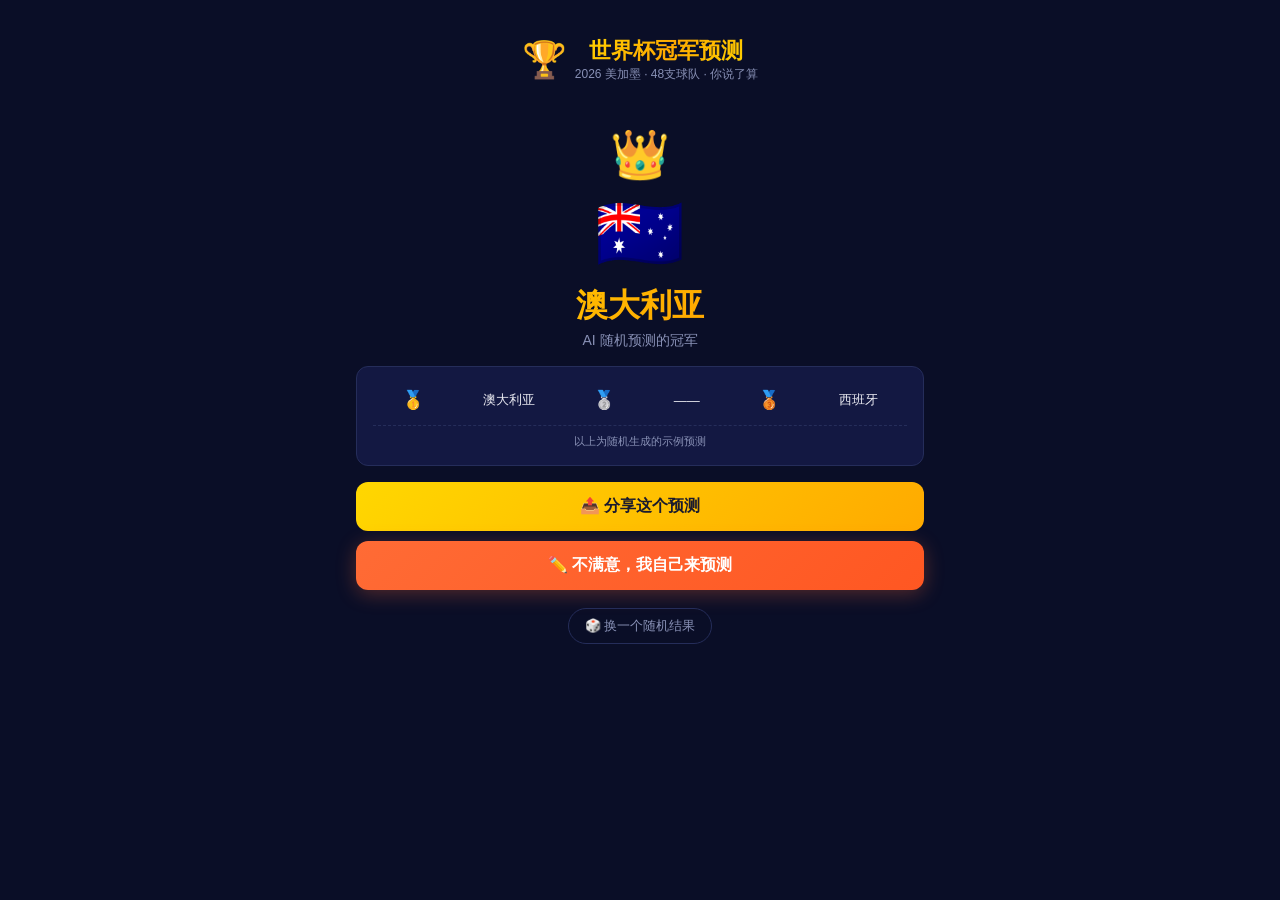
==== index.html @ f1f37f75 "AI: 世界杯对阵图预测器 MVP v1.0 - 全部P0功能完成" ====
<!DOCTYPE html>
<html lang="zh-CN">
<head>
<meta charset="UTF-8">
<meta name="viewport" content="width=device-width, initial-scale=1.0, maximum-scale=1.0, user-scalable=no">
<title>2026世界杯对阵图预测器 - 选出你的冠军</title>
<meta name="description" content="2026美加墨世界杯中文对阵图预测器，48支球队等你来预测冠军。一键分享到朋友圈，和好友比拼谁更准！">
<meta name="keywords" content="2026世界杯,世界杯预测,对阵图,冠军预测,世界杯赛程,美加墨世界杯">
<meta property="og:title" content="2026世界杯对阵图预测器 - 选出你的冠军">
<meta property="og:description" content="48支球队，104场比赛，你的冠军是谁？一键预测，分享给好友！">
<meta property="og:type" content="website">
<meta property="og:locale" content="zh_CN">
<link rel="icon" type="image/svg+xml" href="data:image/svg+xml,<svg xmlns='http://www.w3.org/2000/svg' viewBox='0 0 100 100'><text y='.9em' font-size='90'>🏆</text></svg>">
<link rel="stylesheet" href="css/style.css">
<script src="data/teams.json?v=1" type="text/javascript">
  // JSON data loaded as TEAMS_DATA global
</script>
</head>
<body>
<div class="container">
  <!-- Header -->
  <div class="header">
    <div class="logo-area">
      <span class="trophy">🏆</span>
      <div>
        <h1>世界杯冠军预测</h1>
        <div class="subtitle">2026 美加墨 · 48支球队 · 你说了算</div>
      </div>
    </div>
  </div>

  <!-- Toast -->
  <div class="toast" id="toast"></div>

  <!-- Screens -->
  <div class="screen" id="screen-aha"></div>
  <div class="screen" id="screen-groups"></div>
  <div class="screen" id="screen-bracket"></div>
  <div class="screen" id="screen-result"></div>
  <div class="screen" id="screen-share"></div>
</div>

<!-- Team data (inline for compatibility with file:// protocol) -->
<script>
// 球队数据 - 由 teams.json 内容内联
var TEAMS_DATA = {"A":[{"name":"墨西哥","flag":"🇲🇽","fifa":14},{"name":"荷兰","flag":"🇳🇱","fifa":6},{"name":"塞内加尔","flag":"🇸🇳","fifa":20},{"name":"新西兰","flag":"🇳🇿","fifa":103}],"B":[{"name":"加拿大","flag":"🇨🇦","fifa":48},{"name":"丹麦","flag":"🇩🇰","fifa":19},{"name":"摩洛哥","flag":"🇲🇦","fifa":13},{"name":"巴拿马","flag":"🇵🇦","fifa":58}],"C":[{"name":"阿根廷","flag":"🇦🇷","fifa":1},{"name":"葡萄牙","flag":"🇵🇹","fifa":7},{"name":"埃及","flag":"🇪🇬","fifa":35},{"name":"牙买加","flag":"🇯🇲","fifa":64}],"D":[{"name":"美国","flag":"🇺🇸","fifa":11},{"name":"乌拉圭","flag":"🇺🇾","fifa":16},{"name":"韩国","flag":"🇰🇷","fifa":25},{"name":"挪威","flag":"🇳🇴","fifa":43}],"E":[{"name":"巴西","flag":"🇧🇷","fifa":3},{"name":"克罗地亚","flag":"🇭🇷","fifa":12},{"name":"日本","flag":"🇯🇵","fifa":18},{"name":"喀麦隆","flag":"🇨🇲","fifa":42}],"F":[{"name":"法国","flag":"🇫🇷","fifa":2},{"name":"哥伦比亚","flag":"🇨🇴","fifa":17},{"name":"澳大利亚","flag":"🇦🇺","fifa":27},{"name":"沙特阿拉伯","flag":"🇸🇦","fifa":56}],"G":[{"name":"英格兰","flag":"🏴󠁧󠁢󠁥󠁮󠁧󠁿","fifa":5},{"name":"比利时","flag":"🇧🇪","fifa":8},{"name":"伊朗","flag":"🇮🇷","fifa":22},{"name":"哥斯达黎加","flag":"🇨🇷","fifa":39}],"H":[{"name":"西班牙","flag":"🇪🇸","fifa":10},{"name":"意大利","flag":"🇮🇹","fifa":9},{"name":"加纳","flag":"🇬🇭","fifa":60},{"name":"阿联酋","flag":"🇦🇪","fifa":70}],"I":[{"name":"德国","flag":"🇩🇪","fifa":15},{"name":"瑞士","flag":"🇨🇭","fifa":21},{"name":"尼日利亚","flag":"🇳🇬","fifa":32},{"name":"卡塔尔","flag":"🇶🇦","fifa":50}],"J":[{"name":"智利","flag":"🇨🇱","fifa":31},{"name":"塞尔维亚","flag":"🇷🇸","fifa":28},{"name":"波兰","flag":"🇵🇱","fifa":26},{"name":"秘鲁","flag":"🇵🇪","fifa":36}],"K":[{"name":"土耳其","flag":"🇹🇷","fifa":29},{"name":"瑞典","flag":"🇸🇪","fifa":23},{"name":"科特迪瓦","flag":"🇨🇮","fifa":38},{"name":"厄瓜多尔","flag":"🇪🇨","fifa":44}],"L":[{"name":"匈牙利","flag":"🇭🇺","fifa":30},{"name":"奥地利","flag":"🇦🇹","fifa":24},{"name":"乌克兰","flag":"🇺🇦","fifa":33},{"name":"阿尔及利亚","flag":"🇩🇿","fifa":34}]};
</script>

<!-- Application Scripts (order matters) -->
<script src="js/i18n/zh-CN.js"></script>
<script src="js/state.js"></script>
<script src="js/data.js"></script>
<script src="js/engine.js"></script>
<script src="js/utils/storage.js"></script>
<script src="js/utils/analytics.js"></script>
<script src="js/utils/poster.js"></script>
<script src="js/pages/aha.js"></script>
<script src="js/pages/groups.js"></script>
<script src="js/pages/bracket.js"></script>
<script src="js/pages/result.js"></script>
<script src="js/pages/share.js"></script>
<script src="js/app.js"></script>
</body>
</html>
---- css/style.css ----
/* 全局样式 - 移动端优先 */
:root {
  --bg: #0a0e27;
  --card: #131842;
  --accent: #ff6b35;
  --gold: #ffd700;
  --text: #e8e8f0;
  --text-muted: #8890b5;
  --border: #252d5a;
  --green: #00c853;
  --red: #ff1744;
  --radius: 12px;
}

* { margin: 0; padding: 0; box-sizing: border-box; }

body {
  font-family: -apple-system, BlinkMacSystemFont, 'Segoe UI', 'PingFang SC', 'Hiragino Sans GB', 'Microsoft YaHei', sans-serif;
  background: var(--bg);
  color: var(--text);
  min-height: 100vh;
  overflow-x: hidden;
  -webkit-tap-highlight-color: transparent;
  -webkit-font-smoothing: antialiased;
}

.container {
  max-width: 480px;
  margin: 0 auto;
  padding: 16px;
  min-height: 100vh;
}

/* Header */
.header {
  text-align: center;
  padding: 20px 0;
  position: relative;
  z-index: 1;
}
.header .logo-area {
  display: flex;
  align-items: center;
  justify-content: center;
  gap: 8px;
  margin-bottom: 4px;
}
.header .trophy {
  font-size: 36px;
  animation: bounce 2s infinite;
}
@keyframes bounce {
  0%, 100% { transform: translateY(0); }
  50% { transform: translateY(-8px); }
}
.header h1 {
  font-size: 22px;
  font-weight: 800;
  background: linear-gradient(135deg, var(--gold), #ffaa00, var(--gold));
  -webkit-background-clip: text;
  -webkit-text-fill-color: transparent;
  background-clip: text;
}
.header .subtitle {
  font-size: 12px;
  color: var(--text-muted);
}

/* Screen management */
.screen { display: none; }
.screen.active { display: block; }

/* === 啊哈时刻 === */
.aha-screen { text-align: center; padding-top: 20px; }
.aha-champion {
  animation: fadeInUp 0.6s ease-out;
  margin-bottom: 16px;
}
@keyframes fadeInUp {
  from { opacity: 0; transform: translateY(30px); }
  to { opacity: 1; transform: translateY(0); }
}
.aha-champion .champion-crown { font-size: 48px; display: block; }
.aha-champion .champion-flag { font-size: 72px; display: block; margin: 8px 0; }
.aha-champion .champion-name {
  font-size: 32px;
  font-weight: 900;
  background: linear-gradient(135deg, var(--gold), #ff8c00);
  -webkit-background-clip: text;
  -webkit-text-fill-color: transparent;
  background-clip: text;
}
.aha-champion .champion-label {
  font-size: 14px;
  color: var(--text-muted);
  margin-top: 4px;
}
.aha-quick-preview {
  background: var(--card);
  border-radius: var(--radius);
  padding: 16px;
  margin: 16px 0;
  border: 1px solid var(--border);
}
.aha-quick-preview .preview-row {
  display: flex;
  justify-content: space-around;
  align-items: center;
  padding: 6px 0;
  font-size: 13px;
}
.aha-quick-preview .preview-row .medal { font-size: 18px; }
.aha-quick-preview .divider {
  border-top: 1px dashed var(--border);
  margin: 8px 0;
}
.aha-quick-preview .preview-label {
  color: var(--text-muted);
  font-size: 11px;
}

/* Buttons */
.btn {
  display: block;
  width: 100%;
  padding: 14px;
  border-radius: var(--radius);
  border: none;
  font-size: 16px;
  font-weight: 700;
  cursor: pointer;
  transition: all 0.2s;
  font-family: inherit;
  margin-bottom: 10px;
  -webkit-appearance: none;
}
.btn:active { transform: scale(0.98); }
.btn-primary {
  background: linear-gradient(135deg, var(--accent), #ff5722);
  color: white;
  box-shadow: 0 4px 20px rgba(255,107,53,0.3);
}
.btn-outline {
  background: transparent;
  border: 2px solid var(--border);
  color: var(--text);
}
.btn-gold {
  background: linear-gradient(135deg, var(--gold), #ffaa00);
  color: #1a1a2e;
  font-weight: 800;
}
.btn-refresh {
  display: inline-flex;
  align-items: center;
  gap: 6px;
  background: transparent;
  border: 1px solid var(--border);
  color: var(--text-muted);
  padding: 8px 16px;
  border-radius: 20px;
  font-size: 13px;
  cursor: pointer;
  font-family: inherit;
  margin-top: 8px;
  -webkit-appearance: none;
}

/* === 小组排名 === */
.groups-header {
  text-align: center;
  padding: 12px 0;
}
.groups-header h2 { font-size: 18px; margin-bottom: 4px; }
.groups-header .step-indicator { font-size: 12px; color: var(--text-muted); }
.progress-bar {
  height: 4px;
  background: var(--border);
  border-radius: 2px;
  margin: 8px 0 16px;
  overflow: hidden;
}
.progress-bar .fill {
  height: 100%;
  background: var(--accent);
  border-radius: 2px;
  transition: width 0.3s;
}
.group-tabs {
  display: flex;
  overflow-x: auto;
  gap: 8px;
  padding-bottom: 12px;
  -webkit-overflow-scrolling: touch;
  scrollbar-width: none;
}
.group-tabs::-webkit-scrollbar { display: none; }
.group-tab {
  flex-shrink: 0;
  width: 40px;
  height: 40px;
  border-radius: 50%;
  border: 2px solid var(--border);
  background: var(--card);
  color: var(--text);
  font-weight: 700;
  font-size: 14px;
  display: flex;
  align-items: center;
  justify-content: center;
  cursor: pointer;
  transition: all 0.2s;
  -webkit-appearance: none;
  font-family: inherit;
}
.group-tab.active, .group-tab.done {
  border-color: var(--accent);
  background: rgba(255,107,53,0.15);
  color: var(--accent);
}
.team-row {
  display: flex;
  align-items: center;
  padding: 12px;
  margin: 6px 0;
  background: var(--card);
  border-radius: var(--radius);
  border: 1px solid var(--border);
  cursor: pointer;
  transition: all 0.2s;
  position: relative;
  -webkit-touch-callout: none;
  user-select: none;
}
.team-row:active { background: rgba(255,107,53,0.1); }
.team-row.selected {
  border-color: var(--accent);
  background: rgba(255,107,53,0.08);
}
.team-row .rank-num {
  width: 28px; height: 28px;
  border-radius: 50%;
  background: var(--border);
  display: flex;
  align-items: center;
  justify-content: center;
  font-weight: 700;
  font-size: 13px;
  margin-right: 10px;
  flex-shrink: 0;
}
.team-row .rank-num.pos-1 { background: #ffd700; color: #1a1a2e; }
.team-row .rank-num.pos-2 { background: #c0c0c0; color: #1a1a2e; }
.team-row .rank-num.pos-3 { background: #cd7f32; color: white; }
.team-row .team-flag { font-size: 24px; margin-right: 10px; }
.team-row .team-info { flex: 1; min-width: 0; }
.team-row .team-name { font-size: 15px; font-weight: 600; }
.team-row .team-rank { font-size: 11px; color: var(--text-muted); }
.team-row .swap-hint {
  font-size: 11px;
  color: var(--accent);
  opacity: 0;
  transition: opacity 0.2s;
  white-space: nowrap;
}
.team-row.selected .swap-hint { opacity: 1; }
.team-row .advance-badge {
  font-size: 10px;
  padding: 2px 8px;
  border-radius: 10px;
  background: rgba(0,200,83,0.15);
  color: var(--green);
  white-space: nowrap;
  margin-left: 6px;
}
.team-row .third-badge {
  background: rgba(255,171,0,0.15);
  color: #ffab00;
  font-size: 10px;
  padding: 2px 8px;
  border-radius: 10px;
  white-space: nowrap;
  margin-left: 6px;
}

/* === 淘汰赛对阵 === */
.bracket-header { text-align: center; padding: 12px 0; }
.bracket-header h2 { font-size: 18px; }
.round-label {
  text-align: center;
  font-size: 14px;
  font-weight: 700;
  color: var(--accent);
  margin: 20px 0 12px;
  padding: 8px;
  background: rgba(255,107,53,0.1);
  border-radius: var(--radius);
}
.bracket-match {
  display: flex;
  align-items: center;
  justify-content: space-between;
  padding: 14px;
  margin: 6px 0;
  background: var(--card);
  border-radius: var(--radius);
  border: 1px solid var(--border);
  cursor: pointer;
  transition: all 0.2s;
  -webkit-touch-callout: none;
  user-select: none;
}
.bracket-match:active { border-color: var(--accent); }
.bracket-match.picked { border-color: var(--accent); background: rgba(255,107,53,0.05); }
.bracket-match .match-team {
  display: flex;
  align-items: center;
  gap: 8px;
  flex: 1;
  cursor: pointer;
}
.bracket-match .match-team.right { justify-content: flex-end; text-align: right; }
.bracket-match .match-flag { font-size: 20px; }
.bracket-match .match-name { font-size: 13px; font-weight: 600; }
.bracket-match .match-vs {
  margin: 0 12px;
  font-size: 12px;
  color: var(--text-muted);
  font-weight: 700;
}
.bracket-match .winner-mark {
  font-size: 20px;
  margin-left: 8px;
  opacity: 0;
}
.bracket-match.picked .winner-mark { opacity: 1; }

/* === 结果页 === */
.result-screen { text-align: center; }
.result-hero {
  padding: 24px 0;
  animation: fadeInUp 0.5s ease-out;
}
.result-hero .result-flag { font-size: 80px; display: block; }
.result-hero .result-name {
  font-size: 36px;
  font-weight: 900;
  margin: 12px 0;
  background: linear-gradient(135deg, var(--gold), #ff8c00);
  -webkit-background-clip: text;
  -webkit-text-fill-color: transparent;
  background-clip: text;
}
.result-hero .result-crown { font-size: 40px; }
.result-bracket-preview {
  background: var(--card);
  border-radius: var(--radius);
  padding: 16px;
  margin: 16px 0;
  border: 1px solid var(--border);
  text-align: left;
}
.result-row {
  display: flex;
  align-items: center;
  padding: 8px 0;
  font-size: 13px;
}
.result-row .r-label {
  width: 50px;
  color: var(--text-muted);
  font-size: 11px;
  flex-shrink: 0;
}
.result-row .r-flag { font-size: 18px; margin: 0 6px; }
.result-row .r-name { flex: 1; }
.social-proof {
  font-size: 13px;
  color: var(--text-muted);
  margin: 16px 0;
}

/* === 分享海报 === */
.poster-preview {
  background: linear-gradient(180deg, #1a1040 0%, #0d1638 100%);
  border: 2px solid var(--border);
  border-radius: 16px;
  padding: 24px;
  margin: 16px 0;
  text-align: center;
  position: relative;
  overflow: hidden;
}
.poster-preview::before {
  content: '';
  position: absolute;
  top: -50%; left: -50%;
  width: 200%; height: 200%;
  background: radial-gradient(circle at 30% 20%, rgba(255,215,0,0.06), transparent 50%),
              radial-gradient(circle at 70% 80%, rgba(255,107,53,0.04), transparent 50%);
  pointer-events: none;
}
.poster-preview .poster-title {
  font-size: 13px;
  color: var(--text-muted);
  margin-bottom: 12px;
}
.poster-preview .poster-champion {
  font-size: 60px;
  margin: 12px 0;
}
.poster-preview .poster-name {
  font-size: 28px;
  font-weight: 900;
  color: var(--gold);
  margin-bottom: 16px;
}
.poster-preview .poster-subtitle {
  font-size: 13px;
  color: var(--text-muted);
  margin-bottom: 16px;
}
.poster-preview .poster-cta {
  display: inline-block;
  padding: 10px 24px;
  background: var(--accent);
  border-radius: 20px;
  font-size: 14px;
  font-weight: 700;
  color: white;
  margin-bottom: 8px;
}
.poster-preview .poster-watermark {
  font-size: 10px;
  color: rgba(255,255,255,0.3);
  margin-top: 12px;
}
.share-actions {
  display: flex;
  gap: 10px;
  flex-wrap: wrap;
}
.share-btn {
  flex: 1;
  min-width: 80px;
  padding: 12px;
  border-radius: var(--radius);
  border: 1px solid var(--border);
  background: var(--card);
  color: var(--text);
  font-size: 13px;
  cursor: pointer;
  text-align: center;
  font-family: inherit;
  transition: all 0.2s;
  -webkit-appearance: none;
}
.share-btn:active { background: rgba(255,107,53,0.1); border-color: var(--accent); }
.share-btn .share-icon { font-size: 20px; display: block; margin-bottom: 4px; }

/* Toast */
.toast {
  position: fixed;
  top: 20px;
  left: 50%;
  transform: translateX(-50%);
  background: var(--card);
  border: 1px solid var(--accent);
  padding: 12px 24px;
  border-radius: 24px;
  font-size: 14px;
  z-index: 1000;
  opacity: 0;
  transition: opacity 0.3s;
  pointer-events: none;
  white-space: nowrap;
}
.toast.show { opacity: 1; }

/* 响应式 */
@media (min-width: 768px) {
  .container { max-width: 600px; }
  .group-tabs { justify-content: center; }
}
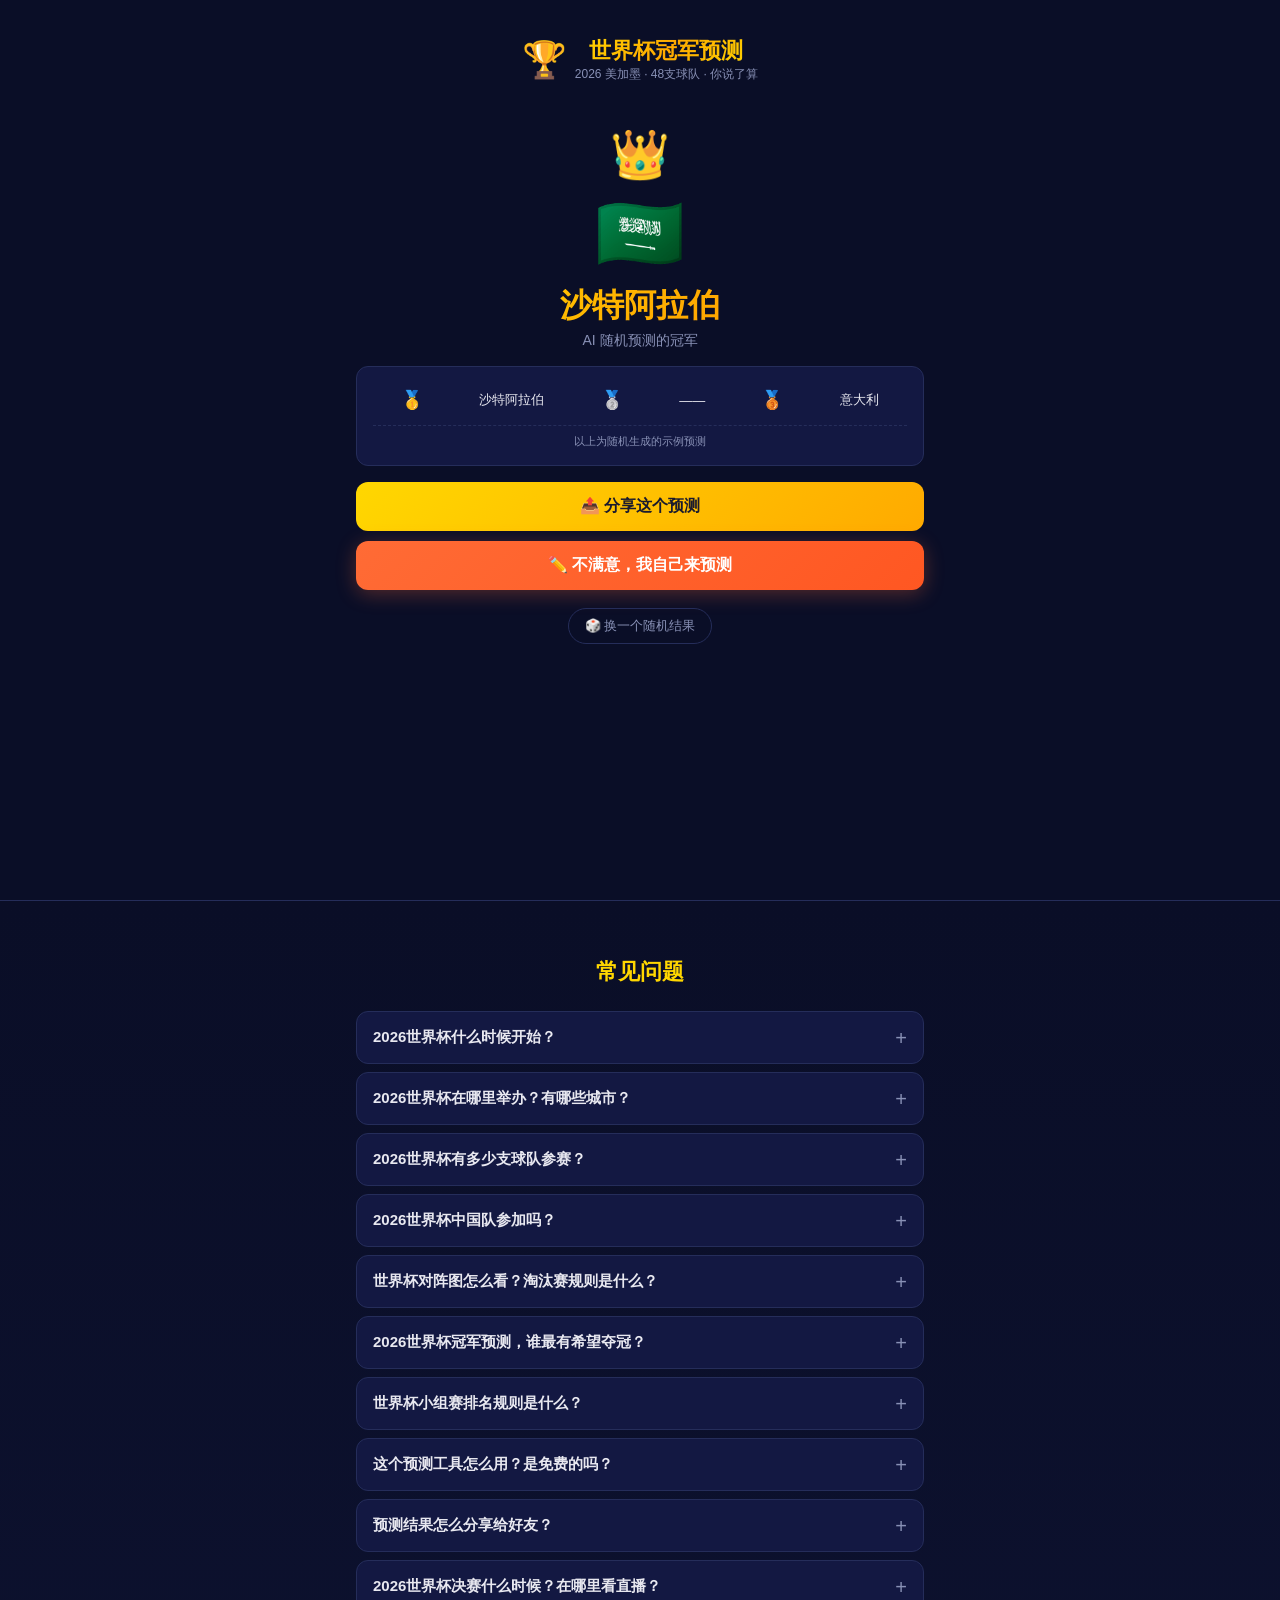
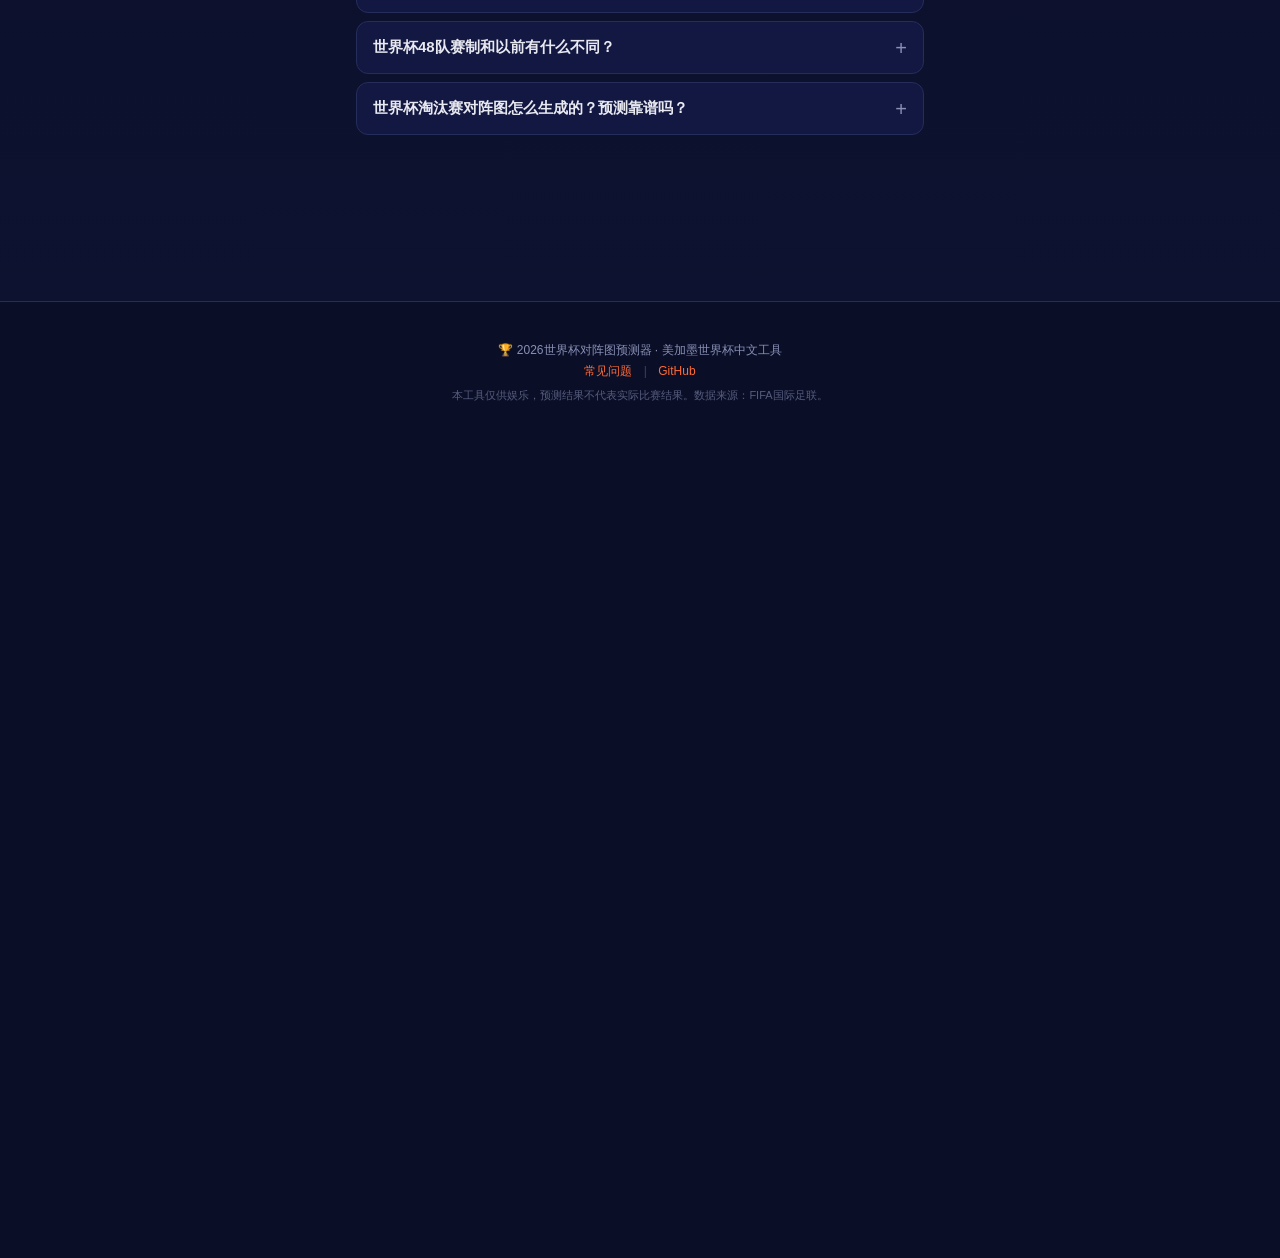
==== commit bfc9d85c: "AI: 添加FAQ长尾关键词SEO内容 + Schema.org结构化数据 + Beacon埋点增强 + sitemap" ====
--- a/index.html
+++ b/index.html
@@ -3,14 +3,31 @@
 <head>
 <meta charset="UTF-8">
 <meta name="viewport" content="width=device-width, initial-scale=1.0, maximum-scale=1.0, user-scalable=no">
-<title>2026世界杯对阵图预测器 - 选出你的冠军</title>
-<meta name="description" content="2026美加墨世界杯中文对阵图预测器，48支球队等你来预测冠军。一键分享到朋友圈，和好友比拼谁更准！">
-<meta name="keywords" content="2026世界杯,世界杯预测,对阵图,冠军预测,世界杯赛程,美加墨世界杯">
-<meta property="og:title" content="2026世界杯对阵图预测器 - 选出你的冠军">
-<meta property="og:description" content="48支球队，104场比赛，你的冠军是谁？一键预测，分享给好友！">
+<title>2026世界杯对阵图预测器 - 48队淘汰赛对阵图，一键预测冠军</title>
+<meta name="description" content="2026美加墨世界杯中文对阵图预测器，48支球队、104场比赛，一键预测冠军并生成海报分享到朋友圈。和好友比拼谁预测更准！">
+<meta name="keywords" content="2026世界杯,世界杯预测,对阵图,冠军预测,世界杯赛程,美加墨世界杯,世界杯淘汰赛,世界杯对阵表">
+<link rel="canonical" href="https://worldcup-predictor-2026.pages.dev">
+<meta property="og:title" content="2026世界杯对阵图预测器 - 48队淘汰赛对阵图，选出你的冠军">
+<meta property="og:description" content="48支球队，104场比赛，你的冠军是谁？一键预测，生成海报分享给好友！">
 <meta property="og:type" content="website">
 <meta property="og:locale" content="zh_CN">
+<meta property="og:url" content="https://worldcup-predictor-2026.pages.dev">
+<meta property="og:image" content="https://worldcup-predictor-2026.pages.dev/og-image.png">
+<meta name="twitter:card" content="summary_large_image">
+<meta name="twitter:title" content="2026世界杯对阵图预测器">
+<meta name="twitter:description" content="48支球队，一键预测冠军，分享给好友比拼谁更准！">
 <link rel="icon" type="image/svg+xml" href="data:image/svg+xml,<svg xmlns='http://www.w3.org/2000/svg' viewBox='0 0 100 100'><text y='.9em' font-size='90'>🏆</text></svg>">
+<script type="application/ld+json">
+{
+  "@context": "https://schema.org",
+  "@type": "WebApplication",
+  "name": "2026世界杯对阵图预测器",
+  "description": "2026美加墨世界杯中文对阵图预测工具，48支球队一键预测冠军",
+  "url": "https://worldcup-predictor-2026.pages.dev",
+  "applicationCategory": "SportsApplication",
+  "operatingSystem": "Web"
+}
+</script>
 <link rel="stylesheet" href="css/style.css">
 <script src="data/teams.json?v=1" type="text/javascript">
   // JSON data loaded as TEAMS_DATA global
@@ -46,6 +63,109 @@
 var TEAMS_DATA = {"A":[{"name":"墨西哥","flag":"🇲🇽","fifa":14},{"name":"荷兰","flag":"🇳🇱","fifa":6},{"name":"塞内加尔","flag":"🇸🇳","fifa":20},{"name":"新西兰","flag":"🇳🇿","fifa":103}],"B":[{"name":"加拿大","flag":"🇨🇦","fifa":48},{"name":"丹麦","flag":"🇩🇰","fifa":19},{"name":"摩洛哥","flag":"🇲🇦","fifa":13},{"name":"巴拿马","flag":"🇵🇦","fifa":58}],"C":[{"name":"阿根廷","flag":"🇦🇷","fifa":1},{"name":"葡萄牙","flag":"🇵🇹","fifa":7},{"name":"埃及","flag":"🇪🇬","fifa":35},{"name":"牙买加","flag":"🇯🇲","fifa":64}],"D":[{"name":"美国","flag":"🇺🇸","fifa":11},{"name":"乌拉圭","flag":"🇺🇾","fifa":16},{"name":"韩国","flag":"🇰🇷","fifa":25},{"name":"挪威","flag":"🇳🇴","fifa":43}],"E":[{"name":"巴西","flag":"🇧🇷","fifa":3},{"name":"克罗地亚","flag":"🇭🇷","fifa":12},{"name":"日本","flag":"🇯🇵","fifa":18},{"name":"喀麦隆","flag":"🇨🇲","fifa":42}],"F":[{"name":"法国","flag":"🇫🇷","fifa":2},{"name":"哥伦比亚","flag":"🇨🇴","fifa":17},{"name":"澳大利亚","flag":"🇦🇺","fifa":27},{"name":"沙特阿拉伯","flag":"🇸🇦","fifa":56}],"G":[{"name":"英格兰","flag":"🏴󠁧󠁢󠁥󠁮󠁧󠁿","fifa":5},{"name":"比利时","flag":"🇧🇪","fifa":8},{"name":"伊朗","flag":"🇮🇷","fifa":22},{"name":"哥斯达黎加","flag":"🇨🇷","fifa":39}],"H":[{"name":"西班牙","flag":"🇪🇸","fifa":10},{"name":"意大利","flag":"🇮🇹","fifa":9},{"name":"加纳","flag":"🇬🇭","fifa":60},{"name":"阿联酋","flag":"🇦🇪","fifa":70}],"I":[{"name":"德国","flag":"🇩🇪","fifa":15},{"name":"瑞士","flag":"🇨🇭","fifa":21},{"name":"尼日利亚","flag":"🇳🇬","fifa":32},{"name":"卡塔尔","flag":"🇶🇦","fifa":50}],"J":[{"name":"智利","flag":"🇨🇱","fifa":31},{"name":"塞尔维亚","flag":"🇷🇸","fifa":28},{"name":"波兰","flag":"🇵🇱","fifa":26},{"name":"秘鲁","flag":"🇵🇪","fifa":36}],"K":[{"name":"土耳其","flag":"🇹🇷","fifa":29},{"name":"瑞典","flag":"🇸🇪","fifa":23},{"name":"科特迪瓦","flag":"🇨🇮","fifa":38},{"name":"厄瓜多尔","flag":"🇪🇨","fifa":44}],"L":[{"name":"匈牙利","flag":"🇭🇺","fifa":30},{"name":"奥地利","flag":"🇦🇹","fifa":24},{"name":"乌克兰","flag":"🇺🇦","fifa":33},{"name":"阿尔及利亚","flag":"🇩🇿","fifa":34}]};
 </script>
 
+<!-- FAQ Section (SEO Layer 6: 工具站2.0落地页架构) -->
+<section class="faq-section" id="faq">
+  <div class="container">
+    <h2 class="faq-title">常见问题</h2>
+    <div class="faq-list">
+      <details class="faq-item">
+        <summary class="faq-question">2026世界杯什么时候开始？</summary>
+        <div class="faq-answer">
+          <p>2026年世界杯将于<strong>2026年6月11日</strong>开幕，揭幕战在墨西哥城阿兹特克体育场举行。决赛定于<strong>2026年7月20日</strong>（周一凌晨）在纽约/新泽西大都会人寿体育场进行。本届世界杯是首次由三个国家（美国、加拿大、墨西哥）联合主办，共104场比赛，历时40天。</p>
+        </div>
+      </details>
+      <details class="faq-item">
+        <summary class="faq-question">2026世界杯在哪里举办？有哪些城市？</summary>
+        <div class="faq-answer">
+          <p>2026世界杯由<strong>美国、加拿大、墨西哥</strong>三国联合主办，共16个城市：美国11个（纽约/新泽西、洛杉矶、达拉斯、亚特兰大、休斯顿、迈阿密、费城、西雅图、旧金山湾区、波士顿、堪萨斯城），墨西哥3个（墨西哥城、蒙特雷、瓜达拉哈拉），加拿大2个（多伦多、温哥华）。</p>
+        </div>
+      </details>
+      <details class="faq-item">
+        <summary class="faq-question">2026世界杯有多少支球队参赛？</summary>
+        <div class="faq-answer">
+          <p>2026世界杯首次扩军至<strong>48支球队</strong>，分为12个小组（A-L组），每组4支球队。这是世界杯历史上参赛球队最多的一届，相比2022年卡塔尔世界杯的32支增加了16支。小组赛结束后，每组前两名和8个成绩最好的小组第三名晋级32强淘汰赛。</p>
+        </div>
+      </details>
+      <details class="faq-item">
+        <summary class="faq-question">2026世界杯中国队参加吗？</summary>
+        <div class="faq-answer">
+          <p>遗憾的是，中国男足在亚洲区预选赛中<strong>未能晋级</strong>2026年世界杯决赛圈。亚洲区共有8.5个名额（较往届大幅增加），但中国队在18强赛中排名靠后，无缘本届世界杯。不过你仍然可以在本工具中选择你支持的球队进行预测！</p>
+        </div>
+      </details>
+      <details class="faq-item">
+        <summary class="faq-question">世界杯对阵图怎么看？淘汰赛规则是什么？</summary>
+        <div class="faq-answer">
+          <p>世界杯淘汰赛从<strong>32强</strong>开始，经过5轮单场淘汰：32强 → 16强 → 8强（四分之一决赛）→ 半决赛 → 决赛。每场比赛必须决出胜负，常规时间打平进入加时赛（30分钟），仍平局则点球大战。本工具完整展示了从小组赛到决赛的完整对阵图，你可以逐轮预测每场比赛的胜者。</p>
+        </div>
+      </details>
+      <details class="faq-item">
+        <summary class="faq-question">2026世界杯冠军预测，谁最有希望夺冠？</summary>
+        <div class="faq-answer">
+          <p>根据国际足联排名和博彩公司赔率，<strong>阿根廷（FIFA第1）、法国（FIFA第2）、巴西（FIFA第3）</strong>是本届最被看好的夺冠热门。英格兰、西班牙、德国、葡萄牙等传统强队也具备争冠实力。不过世界杯从来不缺黑马——2018年的克罗地亚、2022年的摩洛哥都曾创造奇迹。用本工具试试你的预测吧！</p>
+        </div>
+      </details>
+      <details class="faq-item">
+        <summary class="faq-question">世界杯小组赛排名规则是什么？</summary>
+        <div class="faq-answer">
+          <p>小组赛排名按以下顺序比较：①积分（胜3分、平1分、负0分）②净胜球 ③总进球数 ④相互比赛积分 ⑤相互比赛净胜球 ⑥相互比赛进球数 ⑦公平竞赛积分（黄牌-1、红牌-4等）⑧抽签。每组前两名直接晋级32强，此外8个成绩最好的小组第三名也晋级。</p>
+        </div>
+      </details>
+      <details class="faq-item">
+        <summary class="faq-question">这个预测工具怎么用？是免费的吗？</summary>
+        <div class="faq-answer">
+          <p>本工具<strong>完全免费</strong>，无需注册或下载。只需三步：①打开页面点击随机预测，或自己排列小组排名 ②逐轮预测淘汰赛对阵胜负 ③查看你的冠军结果，生成海报分享到微信/朋友圈。你也可以直接点「随机预测」一键出结果，<strong>3秒就能获得一个完整的冠军预测</strong>。</p>
+        </div>
+      </details>
+      <details class="faq-item">
+        <summary class="faq-question">预测结果怎么分享给好友？</summary>
+        <div class="faq-answer">
+          <p>完成预测后，点击「分享」按钮即可：①<strong>保存海报图片</strong>——自动生成精美冠军海报，可保存到相册或直接发朋友圈 ②<strong>复制链接</strong>——复制预测结果链接发给微信好友 ③好友打开你的链接可以看到你的预测结果。快和朋友们比拼谁的预测更准！</p>
+        </div>
+      </details>
+      <details class="faq-item">
+        <summary class="faq-question">2026世界杯决赛什么时候？在哪里看直播？</summary>
+        <div class="faq-answer">
+          <p>2026世界杯决赛将于<strong>2026年7月20日凌晨3:00（北京时间）</strong>在纽约/新泽西大都会人寿体育场举行。国内观众可通过<strong>央视CCTV5、咪咕视频、小红书</strong>三大平台观看直播。由于时差关系（美东比北京慢12小时），建议球迷提前安排好观赛计划。</p>
+        </div>
+      </details>
+      <details class="faq-item">
+        <summary class="faq-question">世界杯48队赛制和以前有什么不同？</summary>
+        <div class="faq-answer">
+          <p>最大的变化是<strong>小组第三名也有出线机会</strong>。12个小组的前两名（24队）加上成绩最好的8个小组第三名，组成32强进入淘汰赛。这意味着小组赛的容错率更高——即使小组第三也有晋级可能，比赛悬念更大。但淘汰赛阶段从32强开始，比往届多了一轮比赛。</p>
+        </div>
+      </details>
+      <details class="faq-item">
+        <summary class="faq-question">世界杯淘汰赛对阵图怎么生成的？预测靠谱吗？</summary>
+        <div class="faq-answer">
+          <p>淘汰赛对阵路线由国际足联（FIFA）<strong>预先固定</strong>，不同小组的出线球队按照预设路线进入对阵表的特定位置。本工具严格按照FIFA官方对阵路线图设计。预测结果基于你在小组排名和每轮淘汰赛中的选择——<strong>预测是否准确，完全取决于你的足球判断力</strong>！当然，你也可以用「随机预测」功能让运气来决定。</p>
+        </div>
+      </details>
+    </div>
+  </div>
+</section>
+
+<!-- FAQ Schema.org 结构化数据（SEO富摘要） -->
+<script type="application/ld+json">
+{
+  "@context": "https://schema.org",
+  "@type": "FAQPage",
+  "mainEntity": [
+    {"@type": "Question", "name": "2026世界杯什么时候开始？", "acceptedAnswer": {"@type": "Answer", "text": "2026年世界杯将于2026年6月11日开幕，决赛定于2026年7月20日。本届世界杯首次由美国、加拿大、墨西哥三国联合主办，共104场比赛，历时40天。"}},
+    {"@type": "Question", "name": "2026世界杯在哪里举办？", "acceptedAnswer": {"@type": "Answer", "text": "2026世界杯由美国、加拿大、墨西哥三国联合主办，共16个城市：美国11个，墨西哥3个，加拿大2个。"}},
+    {"@type": "Question", "name": "2026世界杯有多少支球队？", "acceptedAnswer": {"@type": "Answer", "text": "2026世界杯首次扩军至48支球队，分为12个小组（A-L组），每组4支球队。这是世界杯历史上参赛球队最多的一届。"}},
+    {"@type": "Question", "name": "2026世界杯中国队参加吗？", "acceptedAnswer": {"@type": "Answer", "text": "中国男足在亚洲区预选赛中未能晋级2026年世界杯决赛圈。亚洲区共有8.5个名额，但中国队在18强赛中排名靠后。"}},
+    {"@type": "Question", "name": "世界杯对阵图怎么看？淘汰赛规则是什么？", "acceptedAnswer": {"@type": "Answer", "text": "世界杯淘汰赛从32强开始，经过5轮单场淘汰：32强→16强→8强→半决赛→决赛。常规时间打平进入加时赛，仍平局则点球大战。"}},
+    {"@type": "Question", "name": "2026世界杯冠军预测谁最有希望？", "acceptedAnswer": {"@type": "Answer", "text": "阿根廷（FIFA第1）、法国（FIFA第2）、巴西（FIFA第3）是本届最被看好的夺冠热门。英格兰、西班牙、德国、葡萄牙也具备争冠实力。"}},
+    {"@type": "Question", "name": "世界杯小组赛排名规则是什么？", "acceptedAnswer": {"@type": "Answer", "text": "小组赛排名按积分、净胜球、总进球数、相互比赛积分、相互比赛净胜球、相互比赛进球数、公平竞赛积分、抽签的顺序比较。每组前两名和8个成绩最好的小组第三晋级。"}},
+    {"@type": "Question", "name": "这个世界杯预测工具是免费的吗？", "acceptedAnswer": {"@type": "Answer", "text": "完全免费，无需注册下载。打开页面即可使用，一键随机预测3秒出结果，支持生成海报分享到微信朋友圈。"}},
+    {"@type": "Question", "name": "2026世界杯决赛什么时候？在哪里看直播？", "acceptedAnswer": {"@type": "Answer", "text": "决赛于2026年7月20日凌晨3:00（北京时间）在纽约举行。国内观众可通过央视CCTV5、咪咕视频、小红书三大平台观看直播。"}},
+    {"@type": "Question", "name": "世界杯48队赛制和以前有什么不同？", "acceptedAnswer": {"@type": "Answer", "text": "最大的变化是小组第三名也有出线机会。12个小组前两名加8个成绩最好的小组第三组成32强，小组赛容错率更高，比赛悬念更大。"}},
+    {"@type": "Question", "name": "世界杯淘汰赛对阵图怎么生成的？预测靠谱吗？", "acceptedAnswer": {"@type": "Answer", "text": "淘汰赛对阵路线由国际足联预先固定。本工具严格按照FIFA官方对阵路线图设计，预测结果取决于你在小组排名和淘汰赛中的选择。"}},
+    {"@type": "Question", "name": "预测结果怎么分享给好友？", "acceptedAnswer": {"@type": "Answer", "text": "完成预测后点击分享按钮，可保存冠军海报到相册发朋友圈，或复制链接发给微信好友。好友打开链接即可看到你的预测结果。"}}
+  ]
+}
+</script>
+
 <!-- Application Scripts (order matters) -->
 <script src="js/i18n/zh-CN.js"></script>
 <script src="js/state.js"></script>
@@ -60,5 +180,18 @@
 <script src="js/pages/result.js"></script>
 <script src="js/pages/share.js"></script>
 <script src="js/app.js"></script>
+
+<!-- Footer -->
+<footer class="site-footer">
+  <div class="container">
+    <p>🏆 2026世界杯对阵图预测器 · 美加墨世界杯中文工具</p>
+    <p style="margin-top:4px">
+      <a href="#faq">常见问题</a>
+      <span class="footer-divider">|</span>
+      <a href="https://github.com/cn766/worldcup-predictor-2026" target="_blank" rel="noopener">GitHub</a>
+    </p>
+    <p style="margin-top:8px;font-size:11px;opacity:0.6">本工具仅供娱乐，预测结果不代表实际比赛结果。数据来源：FIFA国际足联。</p>
+  </div>
+</footer>
 </body>
 </html>
--- a/css/style.css
+++ b/css/style.css
@@ -482,3 +482,84 @@
   .container { max-width: 600px; }
   .group-tabs { justify-content: center; }
 }
+
+/* === FAQ Section (工具站2.0 Layer 6) === */
+.faq-section {
+  background: linear-gradient(180deg, var(--bg) 0%, #0d1230 100%);
+  padding: 40px 0 60px;
+  border-top: 1px solid var(--border);
+}
+.faq-title {
+  text-align: center;
+  font-size: 22px;
+  font-weight: 800;
+  margin-bottom: 24px;
+  color: var(--gold);
+}
+.faq-list {
+  display: flex;
+  flex-direction: column;
+  gap: 8px;
+}
+.faq-item {
+  background: var(--card);
+  border-radius: var(--radius);
+  border: 1px solid var(--border);
+  overflow: hidden;
+  transition: border-color 0.2s;
+}
+.faq-item[open] {
+  border-color: var(--accent);
+}
+.faq-question {
+  padding: 16px 40px 16px 16px;
+  font-size: 15px;
+  font-weight: 600;
+  cursor: pointer;
+  list-style: none;
+  position: relative;
+  color: var(--text);
+  user-select: none;
+  -webkit-tap-highlight-color: transparent;
+}
+.faq-question::-webkit-details-marker { display: none; }
+.faq-question::after {
+  content: '+';
+  position: absolute;
+  right: 16px;
+  top: 50%;
+  transform: translateY(-50%);
+  font-size: 20px;
+  color: var(--text-muted);
+  transition: transform 0.3s;
+  font-weight: 300;
+}
+.faq-item[open] .faq-question::after {
+  content: '−';
+  color: var(--accent);
+}
+.faq-answer {
+  padding: 0 16px 16px;
+  font-size: 14px;
+  color: var(--text-muted);
+  line-height: 1.7;
+}
+.faq-answer p { margin: 0; }
+.faq-answer strong { color: var(--text); }
+
+/* === Footer === */
+.site-footer {
+  text-align: center;
+  padding: 24px 16px 32px;
+  font-size: 12px;
+  color: var(--text-muted);
+  border-top: 1px solid var(--border);
+}
+.site-footer a {
+  color: var(--accent);
+  text-decoration: none;
+}
+.site-footer .footer-divider {
+  margin: 0 8px;
+  opacity: 0.4;
+}
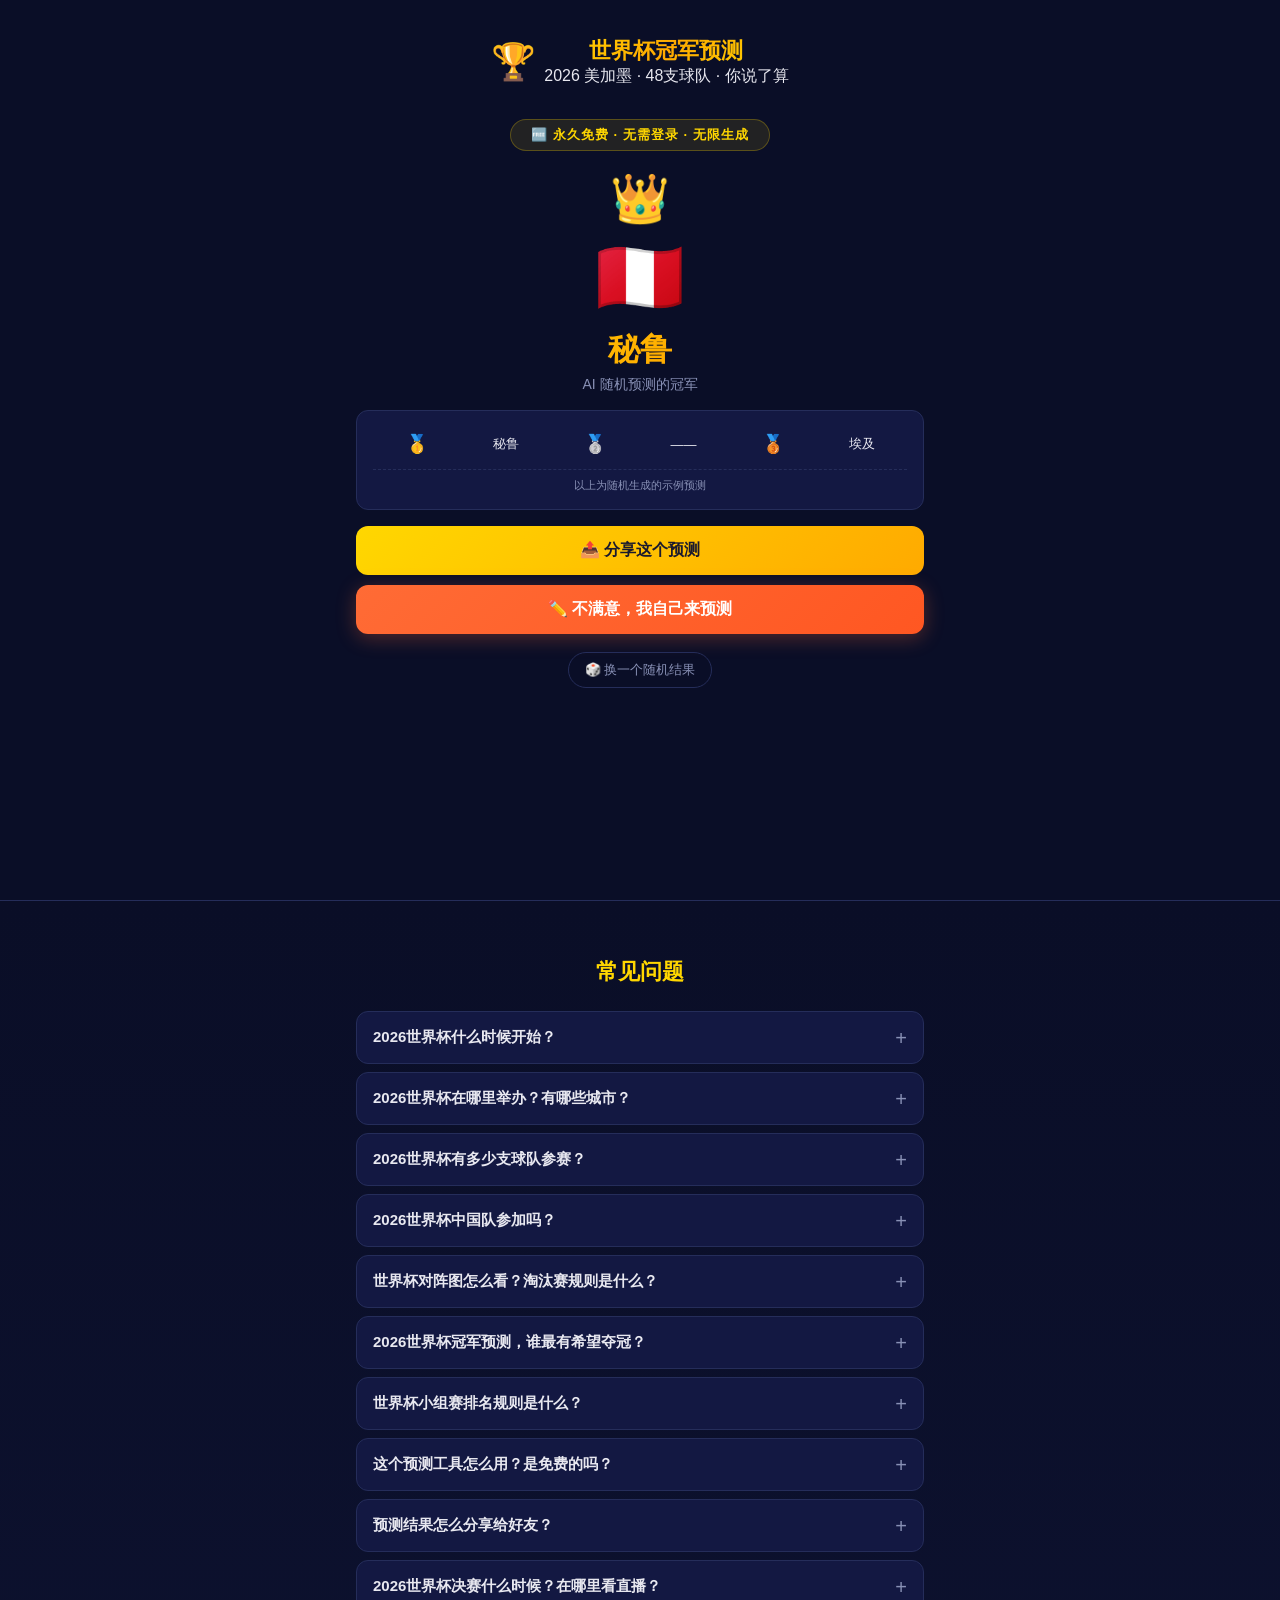
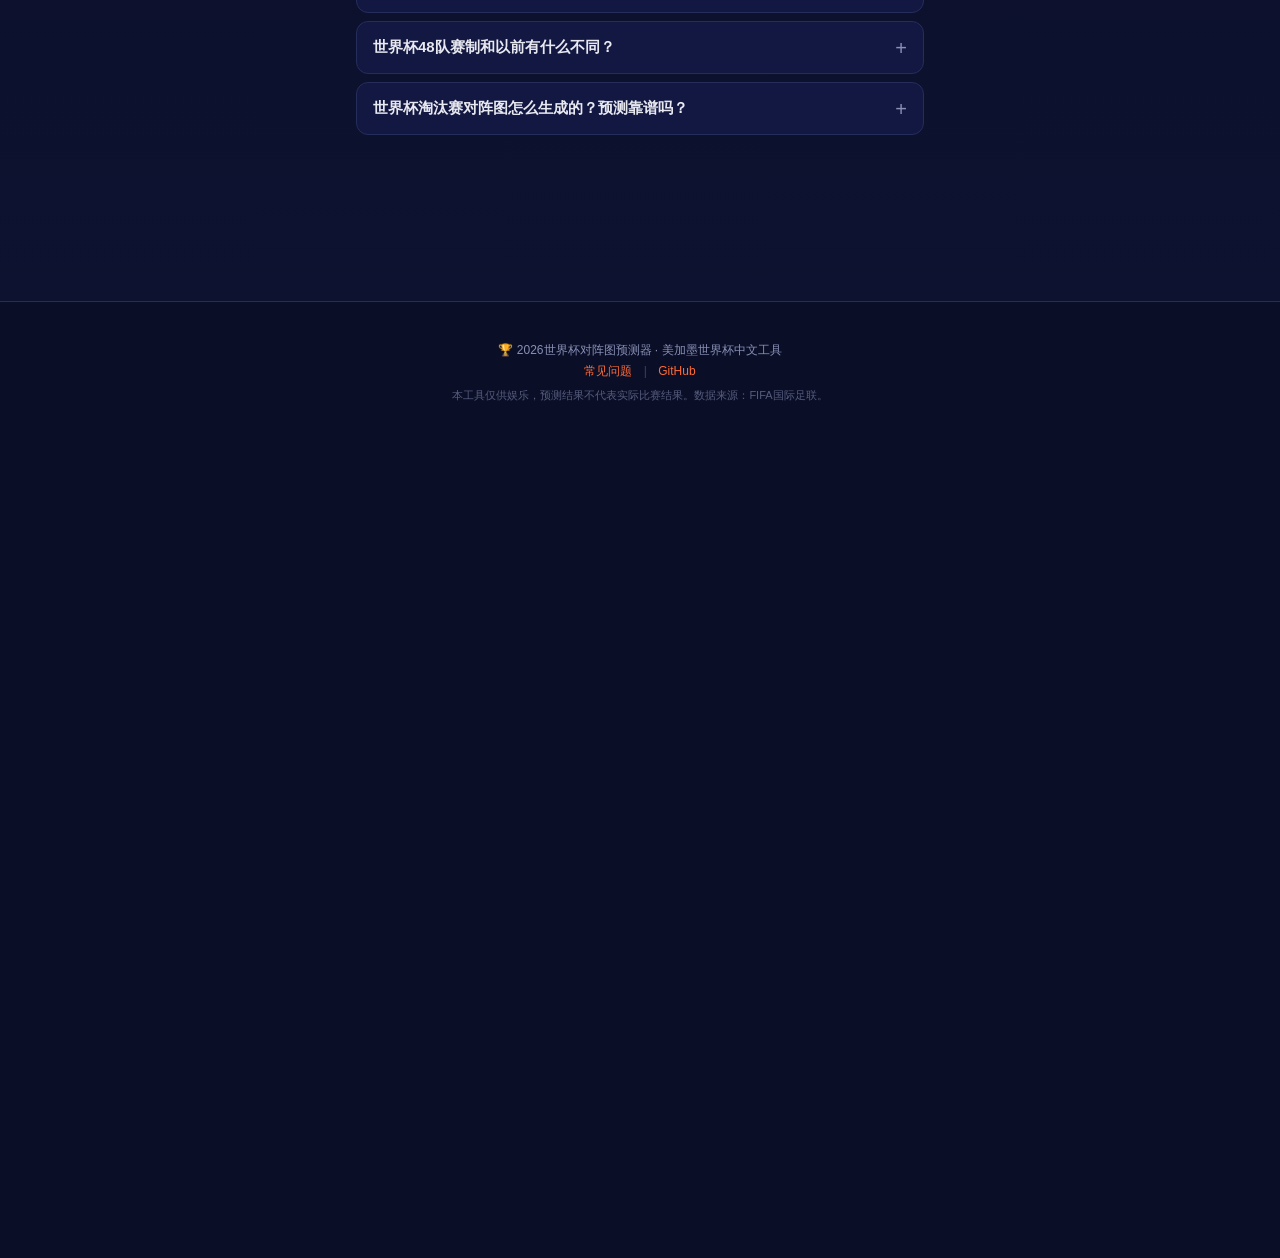
==== commit 13983c83: "fix: 首页添加永久免费标注 + free-badge样式" ====
--- a/index.html
+++ b/index.html
@@ -45,6 +45,8 @@
       </div>
     </div>
   </div>
+  <!-- Free Badge -->
+  <div class="free-badge">🆓 永久免费 · 无需登录 · 无限生成</div>
 
   <!-- Toast -->
   <div class="toast" id="toast"></div>
--- a/css/style.css
+++ b/css/style.css
@@ -62,8 +62,30 @@
   background-clip: text;
 }
 .header .subtitle {
-  font-size: 12px;
-  color: var(--text-muted);
+.header .free-badge {
+  font-size: 11px;
+  color: var(--green);
+  background: rgba(0,200,83,0.1);
+  border: 1px solid rgba(0,200,83,0.3);
+  border-radius: 20px;
+  padding: 2px 10px;
+  display: inline-block;
+  margin-top: 6px;
+  font-weight: 600;
+}
+}
+.free-badge {
+  text-align: center;
+  font-size: 13px;
+  font-weight: 700;
+  color: #ffd700;
+  background: rgba(255,215,0,0.10);
+  border: 1px solid rgba(255,215,0,0.25);
+  border-radius: 20px;
+  padding: 6px 16px;
+  margin: 8px auto 0;
+  max-width: 260px;
+  letter-spacing: 1px;
 }
 
 /* Screen management */
